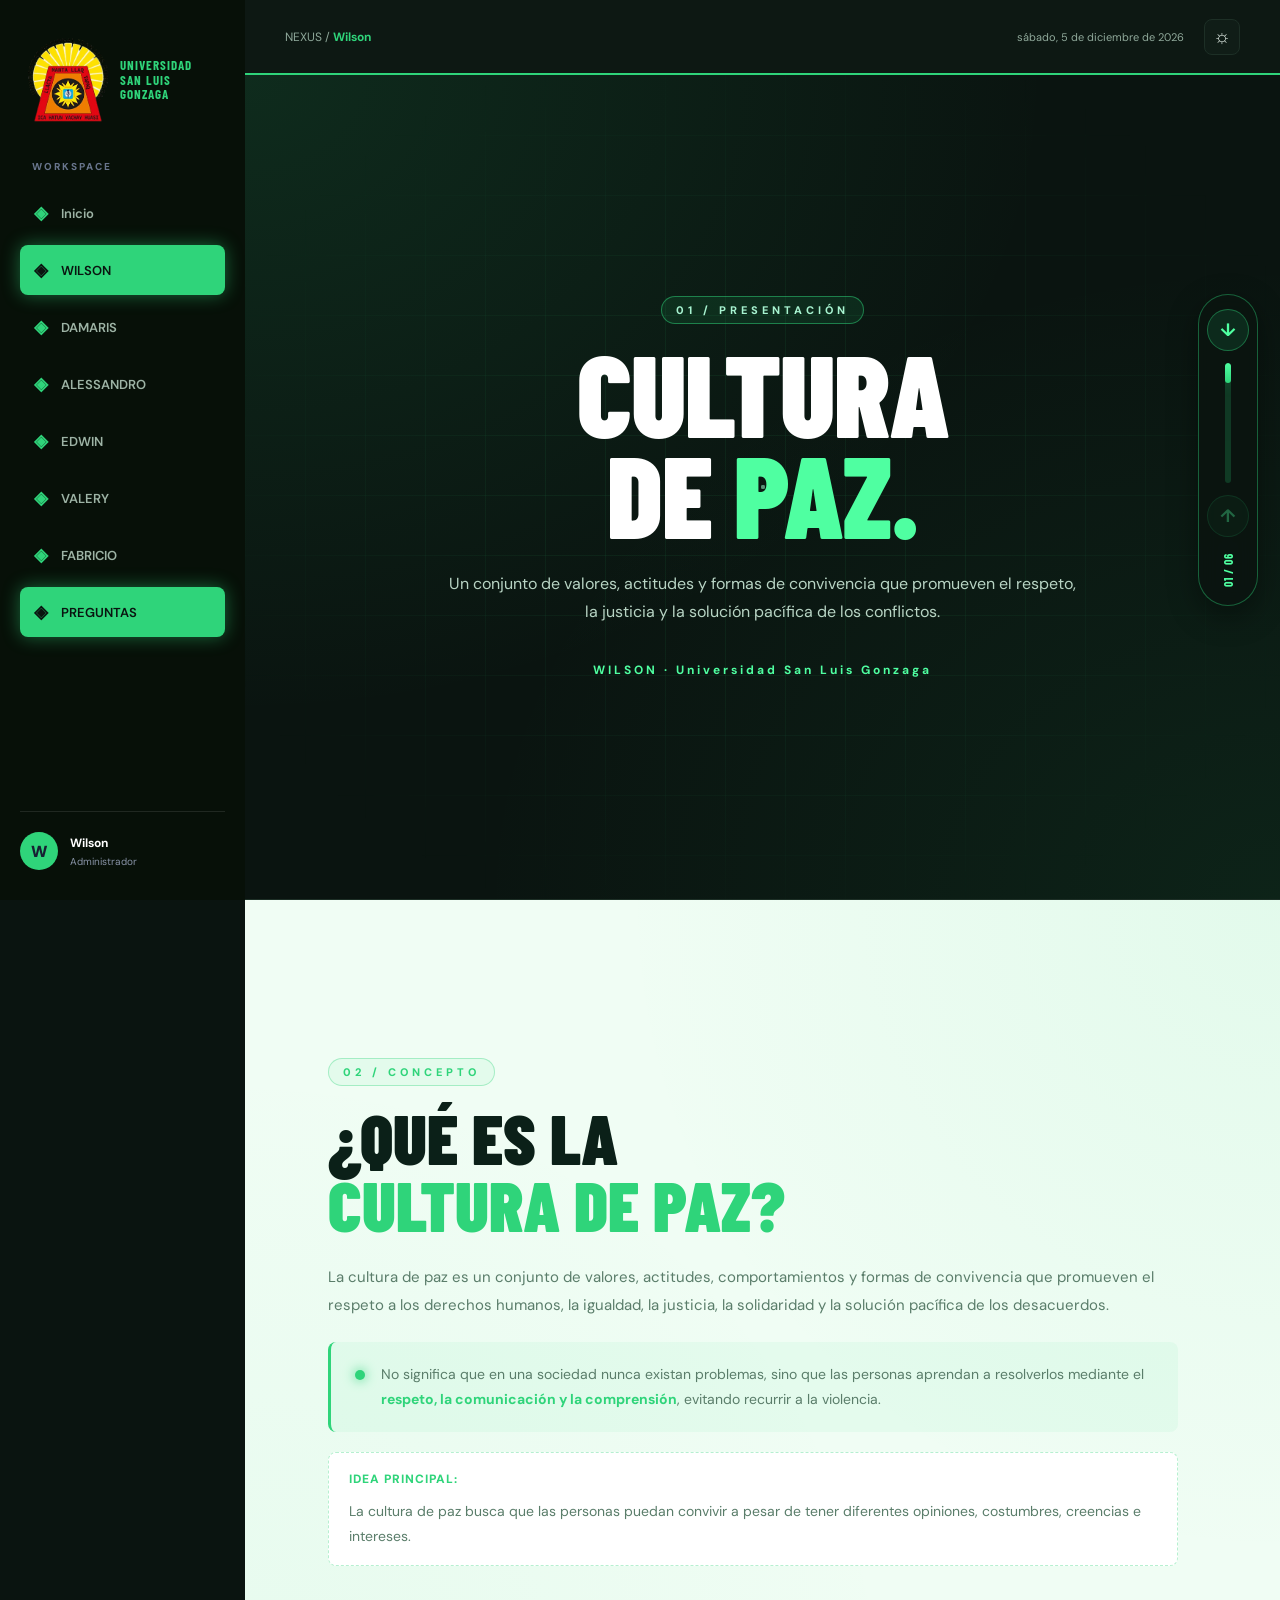
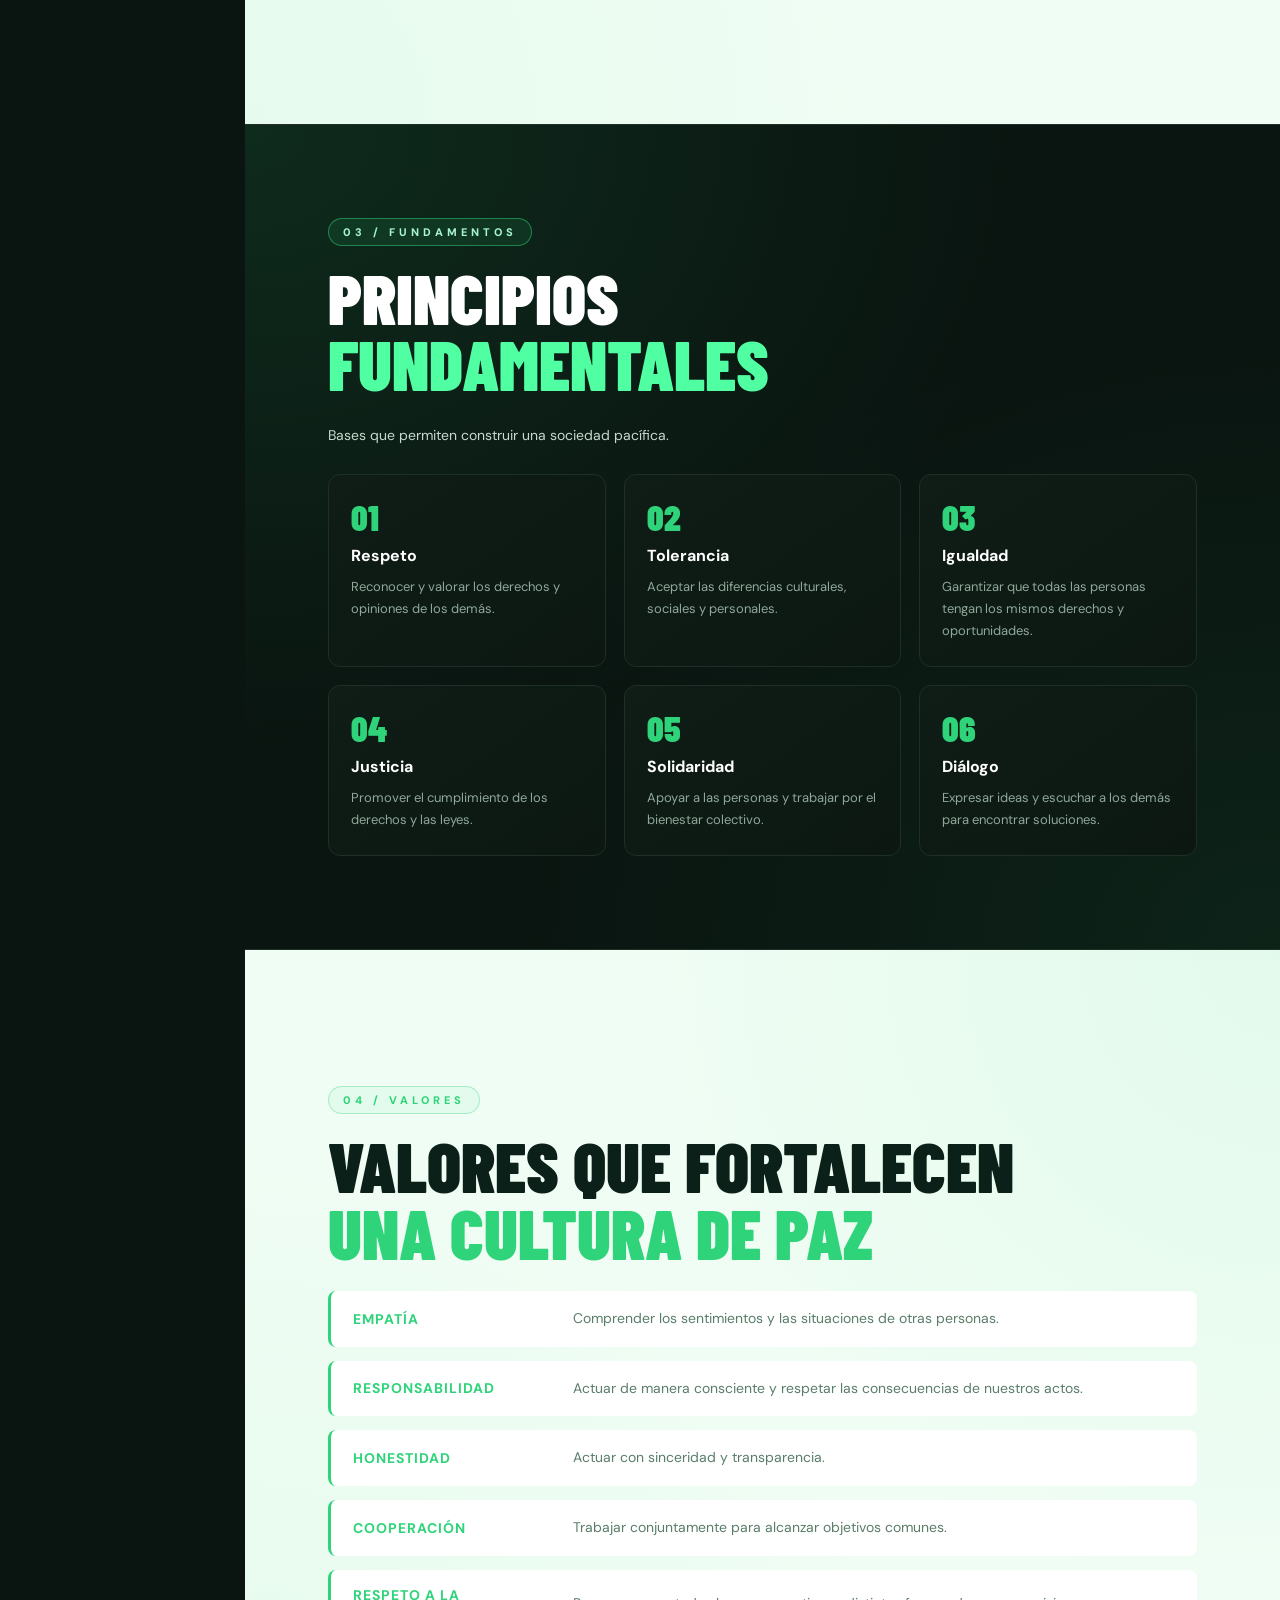
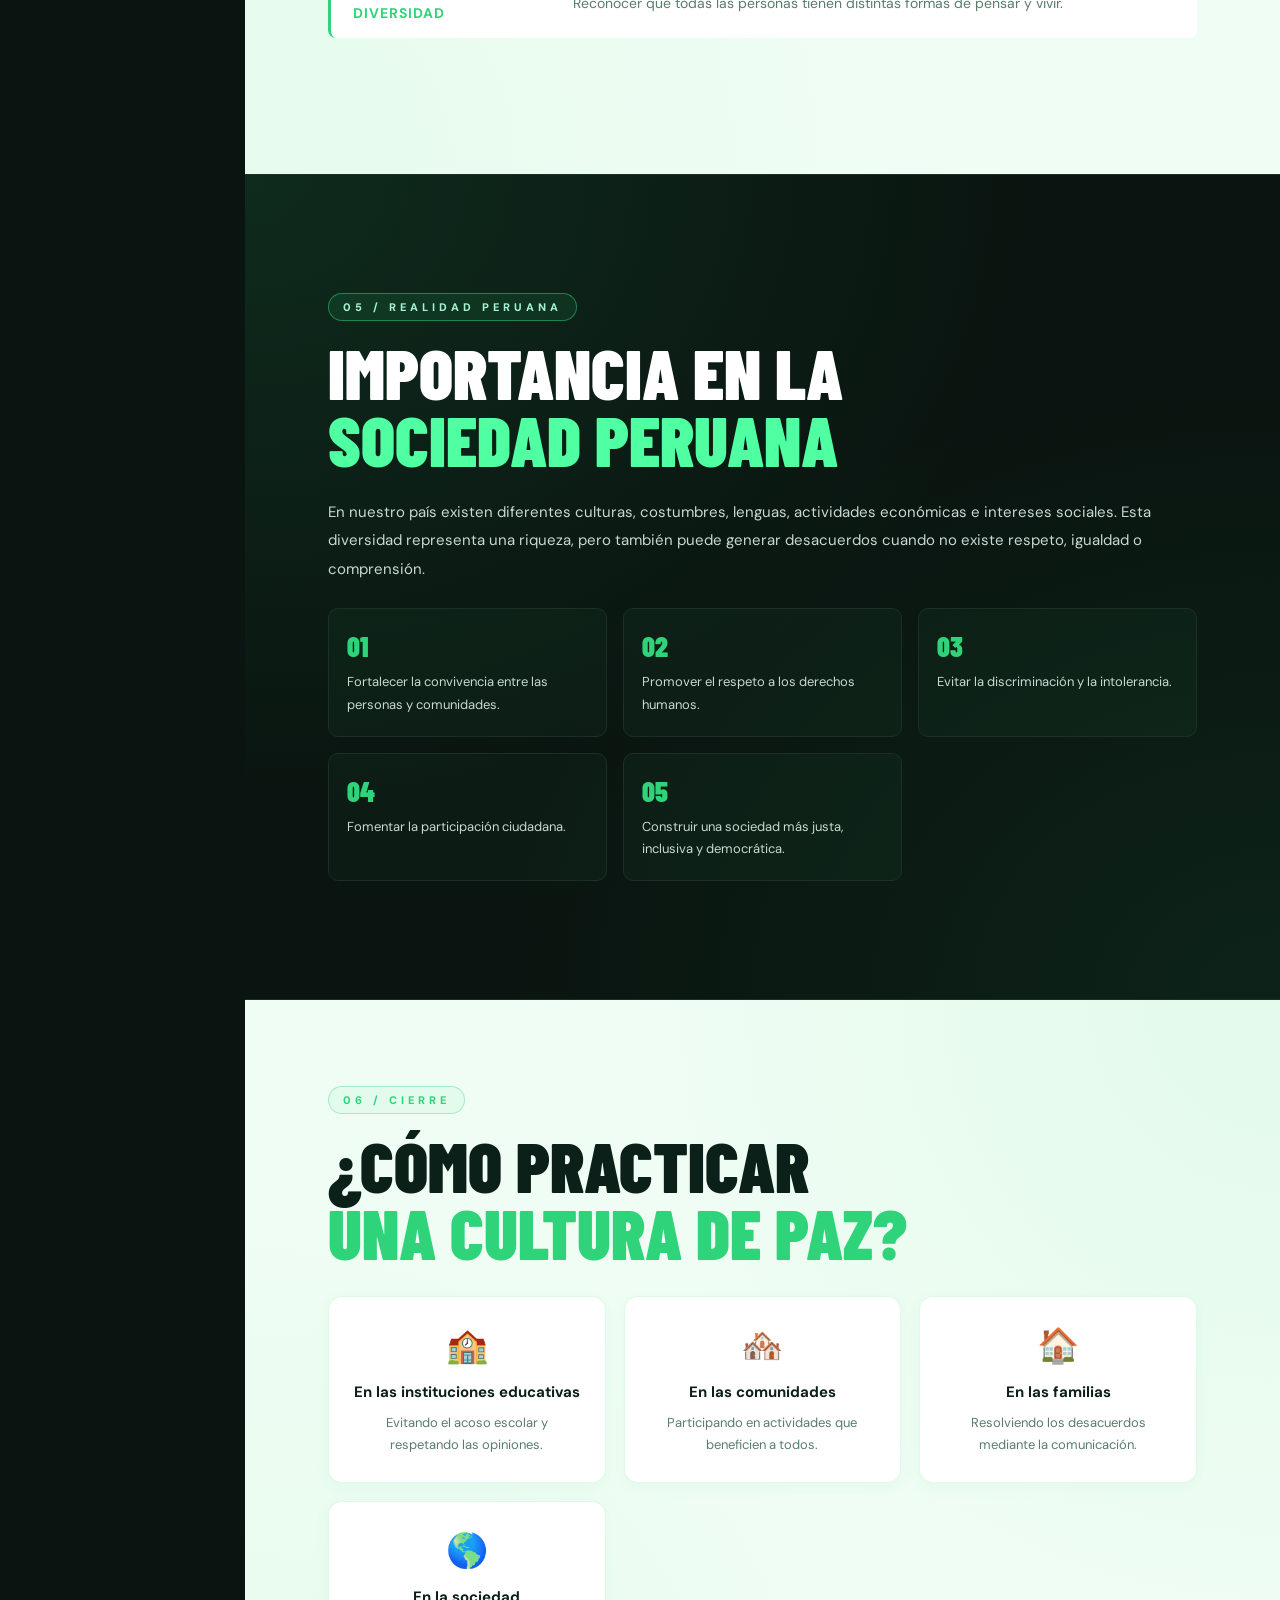
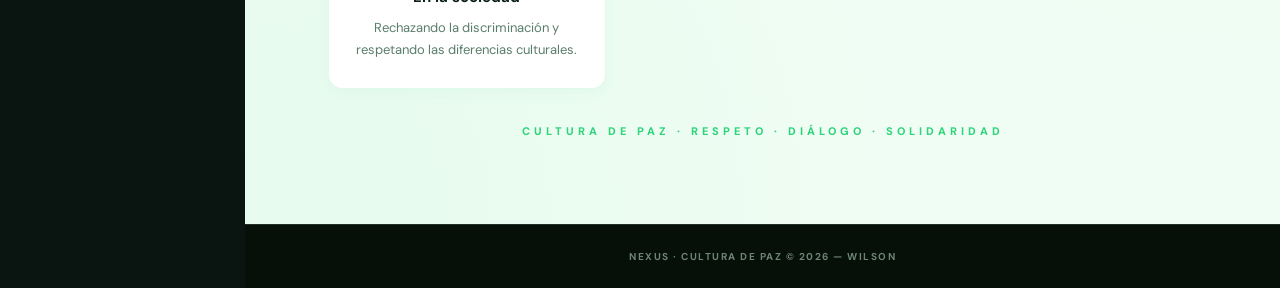
==== 1_wilson.html @ 523c0268 "actualizacion_ppt" ====
<!DOCTYPE html>
<html lang="es">
<head>
<meta charset="UTF-8">
<meta name="viewport" content="width=device-width, initial-scale=1">
<title>NEXUS | Wilson — Cultura de Paz</title>
<link href="https://fonts.googleapis.com/css2?family=Barlow+Condensed:wght@500;600;700;800;900&family=DM+Sans:wght@400;500;600;700&display=swap" rel="stylesheet">
<link rel="stylesheet" href="css/style.css">
<link rel="stylesheet" href="css/wilson.css">
</head>
<body class="theme-paz">

<div class="app">

    <!-- ==================== SIDEBAR ==================== -->
    <aside class="sidebar">

        <div class="logo">
            <img src="LOGO.png" alt="Logo institucional">
            <span class="logo-text">UNIVERSIDAD<br>SAN LUIS GONZAGA</span>
        </div>

        <div class="section-label">WORKSPACE</div>

        <a class="nav-item" href="inicio.html">
            <span class="nav-icon">◈</span><span class="nav-text">Inicio</span>
        </a>
        <a class="nav-item active" href="1_wilson.html">
            <span class="nav-icon">◈</span><span class="nav-text">WILSON</span>
        </a>
        <a class="nav-item" href="2_damaris.html">
            <span class="nav-icon">◈</span><span class="nav-text">DAMARIS</span>
        </a>
        <a class="nav-item" href="3_alessandro.html">
            <span class="nav-icon">◈</span><span class="nav-text">ALESSANDRO</span>
        </a>
        <a class="nav-item" href="4_edwin.html">
            <span class="nav-icon">◈</span><span class="nav-text">EDWIN</span>
        </a>
        <a class="nav-item" href="5_valery.html">
            <span class="nav-icon">◈</span><span class="nav-text">VALERY</span>
        </a>
        <a class="nav-item" href="6_conclusion.html">
            <span class="nav-icon">◈</span><span class="nav-text">FABRICIO</span>
        </a>

        <a class="nav-item active" href="7_preguntas.html">
            <span class="nav-icon">◈</span><span class="nav-text">PREGUNTAS</span>
        </a>
        <div class="sidebar-bottom">
            <div class="profile">
                <div class="avatar">W</div>
                <div class="profile-info">
                    <strong>Wilson</strong>
                    <small>Administrador</small>
                </div>
            </div>
        </div>
    </aside>


    <!-- ==================== MAIN ==================== -->
    <main class="main">

        <header class="topbar">
            <div class="breadcrumb">NEXUS / <strong>Wilson</strong></div>
            <div class="top-actions">
                <span class="date" id="currentDate"></span>
                <button class="icon-btn" id="themeBtn">☼</button>
            </div>
        </header>


        <!-- ==================== PPT WRAPPER ==================== -->
        <div class="ppt-wrapper">

            <!-- SLIDE 1 — PORTADA (con animación de entrada) -->
            <section class="ppt-slide slide-dark paz-slide" data-slide>
                <div class="slide-bg grid-bg"></div>

                <!-- ANIMACIÓN DE ENTRADA: hojas + ondas de paz -->
                <div class="paz-aura">
                    <div class="paz-ring ring-1"></div>
                    <div class="paz-ring ring-2"></div>
                    <div class="paz-ring ring-3"></div>
                    <div class="paz-particles" id="pazParticles"></div>
                </div>

                <div class="slide-content center" style="position:relative; z-index:3;">
                    <span class="ppt-tag">01 / PRESENTACIÓN</span>
                    <h1 class="ppt-title">CULTURA<br>DE <span>PAZ.</span></h1>
                    <p class="ppt-subtitle">
                        Un conjunto de valores, actitudes y formas de convivencia
                        que promueven el respeto, la justicia y la solución pacífica
                        de los conflictos.
                    </p>
                    <div class="ppt-author">WILSON · Universidad San Luis Gonzaga</div>
                </div>
            </section>

            <!-- SLIDE 2 — ¿QUÉ ES? (clara) -->
            <section class="ppt-slide slide-light" data-slide>
                <div class="slide-content wide">
                    <span class="ppt-tag">02 / CONCEPTO</span>
                    <h2 class="ppt-heading">¿QUÉ ES LA<br><span>CULTURA DE PAZ?</span></h2>

                    <p class="ppt-text">
                        La cultura de paz es un conjunto de valores, actitudes,
                        comportamientos y formas de convivencia que promueven
                        el respeto a los derechos humanos, la igualdad, la justicia,
                        la solidaridad y la solución pacífica de los desacuerdos.
                    </p>

                    <div class="ppt-callout">
                        <div class="callout-dot"></div>
                        <p>
                            No significa que en una sociedad nunca existan problemas,
                            sino que las personas aprendan a resolverlos mediante el
                            <strong>respeto, la comunicación y la comprensión</strong>,
                            evitando recurrir a la violencia.
                        </p>
                    </div>

                    <p class="ppt-idea">
                        <span>IDEA PRINCIPAL:</span> La cultura de paz busca que las personas
                        puedan convivir a pesar de tener diferentes opiniones,
                        costumbres, creencias e intereses.
                    </p>
                </div>
            </section>

            <!-- SLIDE 3 — PRINCIPIOS (oscura) -->
            <section class="ppt-slide slide-dark" data-slide>
                <div class="slide-bg"></div>
                <div class="slide-content wide">
                    <span class="ppt-tag">03 / FUNDAMENTOS</span>
                    <h2 class="ppt-heading">PRINCIPIOS<br><span>FUNDAMENTALES</span></h2>
                    <p class="ppt-text small">Bases que permiten construir una sociedad pacífica.</p>

                    <div class="principles-grid">
                        <div class="principle-card"><div class="p-num">01</div><h3>Respeto</h3><p>Reconocer y valorar los derechos y opiniones de los demás.</p></div>
                        <div class="principle-card"><div class="p-num">02</div><h3>Tolerancia</h3><p>Aceptar las diferencias culturales, sociales y personales.</p></div>
                        <div class="principle-card"><div class="p-num">03</div><h3>Igualdad</h3><p>Garantizar que todas las personas tengan los mismos derechos y oportunidades.</p></div>
                        <div class="principle-card"><div class="p-num">04</div><h3>Justicia</h3><p>Promover el cumplimiento de los derechos y las leyes.</p></div>
                        <div class="principle-card"><div class="p-num">05</div><h3>Solidaridad</h3><p>Apoyar a las personas y trabajar por el bienestar colectivo.</p></div>
                        <div class="principle-card"><div class="p-num">06</div><h3>Diálogo</h3><p>Expresar ideas y escuchar a los demás para encontrar soluciones.</p></div>
                    </div>
                </div>
            </section>

            <!-- SLIDE 4 — VALORES (clara) -->
            <section class="ppt-slide slide-light" data-slide>
                <div class="slide-content wide">
                    <span class="ppt-tag">04 / VALORES</span>
                    <h2 class="ppt-heading">VALORES QUE FORTALECEN<br><span>UNA CULTURA DE PAZ</span></h2>

                    <ul class="values-list">
                        <li><strong>Empatía</strong><span>Comprender los sentimientos y las situaciones de otras personas.</span></li>
                        <li><strong>Responsabilidad</strong><span>Actuar de manera consciente y respetar las consecuencias de nuestros actos.</span></li>
                        <li><strong>Honestidad</strong><span>Actuar con sinceridad y transparencia.</span></li>
                        <li><strong>Cooperación</strong><span>Trabajar conjuntamente para alcanzar objetivos comunes.</span></li>
                        <li><strong>Respeto a la diversidad</strong><span>Reconocer que todas las personas tienen distintas formas de pensar y vivir.</span></li>
                    </ul>
                </div>
            </section>

            <!-- SLIDE 5 — IMPORTANCIA EN PERÚ (oscura) -->
            <section class="ppt-slide slide-dark" data-slide>
                <div class="slide-bg"></div>
                <div class="slide-content wide">
                    <span class="ppt-tag">05 / REALIDAD PERUANA</span>
                    <h2 class="ppt-heading">IMPORTANCIA EN LA<br><span>SOCIEDAD PERUANA</span></h2>

                    <p class="ppt-text">
                        En nuestro país existen diferentes culturas, costumbres, lenguas,
                        actividades económicas e intereses sociales. Esta diversidad
                        representa una riqueza, pero también puede generar desacuerdos
                        cuando no existe respeto, igualdad o comprensión.
                    </p>

                    <div class="reasons-grid">
                        <div class="reason"><span>01</span><p>Fortalecer la convivencia entre las personas y comunidades.</p></div>
                        <div class="reason"><span>02</span><p>Promover el respeto a los derechos humanos.</p></div>
                        <div class="reason"><span>03</span><p>Evitar la discriminación y la intolerancia.</p></div>
                        <div class="reason"><span>04</span><p>Fomentar la participación ciudadana.</p></div>
                        <div class="reason"><span>05</span><p>Construir una sociedad más justa, inclusiva y democrática.</p></div>
                    </div>
                </div>
            </section>

            <!-- SLIDE 6 — PRÁCTICA COTIDIANA + CIERRE (clara) -->
            <section class="ppt-slide slide-light final paz-slide" data-slide>
                <div class="paz-aura final-aura">
                    <div class="paz-ring ring-1"></div>
                    <div class="paz-ring ring-2"></div>
                    <div class="paz-particles" id="pazParticles2"></div>
                </div>

                <div class="slide-content" style="position:relative; z-index:3;">
                    <span class="ppt-tag">06 / CIERRE</span>
                    <h2 class="ppt-heading">¿CÓMO PRACTICAR<br><span>UNA CULTURA DE PAZ?</span></h2>

                    <div class="practice-grid">
                        <div class="practice-card">
                            <div class="p-icon">🏫</div>
                            <h3>En las instituciones educativas</h3>
                            <p>Evitando el acoso escolar y respetando las opiniones.</p>
                        </div>
                        <div class="practice-card">
                            <div class="p-icon">🏘️</div>
                            <h3>En las comunidades</h3>
                            <p>Participando en actividades que beneficien a todos.</p>
                        </div>
                        <div class="practice-card">
                            <div class="p-icon">🏠</div>
                            <h3>En las familias</h3>
                            <p>Resolviendo los desacuerdos mediante la comunicación.</p>
                        </div>
                        <div class="practice-card">
                            <div class="p-icon">🌎</div>
                            <h3>En la sociedad</h3>
                            <p>Rechazando la discriminación y respetando las diferencias culturales.</p>
                        </div>
                    </div>

                    <p class="ppt-final">CULTURA DE PAZ · RESPETO · DIÁLOGO · SOLIDARIDAD</p>
                </div>
            </section>

        </div>

        <!-- BOTÓN LATERAL DE NAVEGACIÓN -->
        <div class="ppt-nav">
            <button class="ppt-nav-btn" id="navDown" aria-label="Bajar sección">↓</button>
            <div class="ppt-progress"><div class="ppt-progress-fill" id="progressFill"></div></div>
            <button class="ppt-nav-btn" id="navUp" aria-label="Subir sección">↑</button>
            <span class="ppt-counter" id="slideCounter">01 / 06</span>
        </div>

        <footer class="footer">NEXUS · CULTURA DE PAZ © 2026 — WILSON</footer>

    </main>
</div>

<script>
/* ===== FECHA ===== */
const currentDate = document.getElementById("currentDate");
if (currentDate) {
    currentDate.textContent = new Date().toLocaleDateString("es-PE", {
        weekday: "long", day: "numeric", month: "long", year: "numeric"
    });
}

/* ===== MODO OSCURO ===== */
const themeBtn = document.getElementById("themeBtn");
if (themeBtn) {
    themeBtn.addEventListener("click", () => {
        document.body.classList.toggle("dark");
        themeBtn.textContent = document.body.classList.contains("dark") ? "☾" : "☼";
    });
}

/* ===== NAVEGACIÓN PPT ===== */
const slides = document.querySelectorAll("[data-slide]");
const navDown = document.getElementById("navDown");
const navUp = document.getElementById("navUp");
const progressFill = document.getElementById("progressFill");
const slideCounter = document.getElementById("slideCounter");
let current = 0;

function goToSlide(i) {
    current = Math.max(0, Math.min(slides.length - 1, i));
    slides[current].scrollIntoView({ behavior: "smooth", block: "start" });
    updateNav();
}

function updateNav() {
    let activeIndex = 0;
    slides.forEach((s, i) => {
        const rect = s.getBoundingClientRect();
        if (rect.top <= window.innerHeight / 2 && rect.bottom >= window.innerHeight / 2) {
            activeIndex = i;
        }
    });
    current = activeIndex;

    const pct = ((current + 1) / slides.length) * 100;
    if (progressFill) progressFill.style.height = pct + "%";
    if (slideCounter) slideCounter.textContent =
        String(current + 1).padStart(2, "0") + " / " + String(slides.length).padStart(2, "0");

    if (navUp) navUp.style.opacity = current === 0 ? "0.35" : "1";
    if (navDown) navDown.style.opacity = current === slides.length - 1 ? "0.35" : "1";
}

if (navDown) navDown.addEventListener("click", () => goToSlide(current + 1));
if (navUp)   navUp.addEventListener("click",   () => goToSlide(current - 1));

window.addEventListener("scroll", updateNav, { passive: true });
window.addEventListener("resize", updateNav);
updateNav();

document.addEventListener("keydown", (e) => {
    if (e.key === "ArrowDown" || e.key === "PageDown") goToSlide(current + 1);
    if (e.key === "ArrowUp"   || e.key === "PageUp")   goToSlide(current - 1);
});

/* ===== PARTÍCULAS DE PAZ (hojas flotantes) ===== */
function createPazParticles(containerId) {
    const container = document.getElementById(containerId);
    if (!container) return;
    for (let i = 0; i < 30; i++) {
        const p = document.createElement("div");
        p.className = "paz-particle";
        p.style.left = Math.random() * 100 + "%";
        p.style.top = Math.random() * 100 + "%";
        p.style.animationDelay = (Math.random() * 6) + "s";
        p.style.animationDuration = (5 + Math.random() * 5) + "s";
        const size = 4 + Math.random() * 6;
        p.style.width = size + "px";
        p.style.height = size + "px";
        container.appendChild(p);
    }
}
createPazParticles("pazParticles");
createPazParticles("pazParticles2");
</script>

</body>
</html>
---- css/style.css ----
/* =========================================
   1. CONFIGURACIÓN GENERAL
========================================= */

:root {
    --bg: #f4f5f8;
    --card: #ffffff;
    --text: #172033;
    --muted: #788092;
    --border: #e7e9ef;
    --sidebar: #111a2b;
    --sidebar-text: #aab4c5;
    --gold: #c5a46d;
    --gold-light: #e2c58f;
    --shadow: 0 8px 30px rgba(20,30,50,.06);
}

* {
    margin: 0;
    padding: 0;
    box-sizing: border-box;
}

html {
    scroll-behavior: smooth;
    scroll-padding-top: 20px;
}

body {
    font-family: 'DM Sans', sans-serif;
    background: var(--bg);
    color: var(--text);
    transition: background .3s, color .3s;
}

a {
    text-decoration: none;
    color: inherit;
}

button {
    font-family: inherit;
    cursor: pointer;
}

.app {
    min-height: 100vh;
    display: flex;
}


/* =========================================
   2. MENÚ LATERAL
========================================= */

.sidebar {
    width: 245px;
    min-width: 245px;
    height: 100vh;
    position: fixed;
    top: 0;
    left: 0;
    z-index: 100;
    background: var(--sidebar);
    padding: 30px 20px;
    display: flex;
    flex-direction: column;
}

.logo {
    height: 100px;
    display: flex;
    align-items: center;
    justify-content: center;
    margin-bottom: 30px;
}

.logo img {
    max-width: 150px;
    max-height: 85px;
    object-fit: contain;
}
.logo {
    height: 100px;
    display: flex;
    align-items: center;
    justify-content: center;
    gap: 12px;              /* espacio entre logo y texto */
    margin-bottom: 30px;
    padding: 0 8px;
}

.logo-text {
    color: #ffffff;
    font-family: 'Barlow Condensed', sans-serif;
    font-size: 13px;
    font-weight: 700;
    line-height: 1.15;
    letter-spacing: 1px;
    text-align: left;
    text-transform: uppercase;
}

.section-label {
    font-size: 10px;
    font-weight: 800;
    letter-spacing: 2px;
    color: #68758c;
    padding: 0 12px;
    margin-bottom: 15px;
}

.nav-item {
    display: flex;
    align-items: center;
    gap: 13px;
    padding: 13px 14px;
    margin-bottom: 7px;
    border-radius: 8px;
    color: var(--sidebar-text);
    font-size: 13px;
    font-weight: 600;
    transition: .3s;
}

.nav-item:hover,
.nav-item.active {
    background: rgba(197,164,109,.14);
    color: var(--gold-light);
}

.nav-icon {
    font-size: 18px;
    color: var(--gold);
}

.sidebar-bottom {
    margin-top: auto;
    border-top: 1px solid rgba(255,255,255,.1);
    padding-top: 20px;
}

.profile {
    display: flex;
    align-items: center;
    gap: 12px;
}

.avatar {
    width: 38px;
    height: 38px;
    background: var(--gold);
    color: #172033;
    border-radius: 50%;
    display: flex;
    align-items: center;
    justify-content: center;
    font-weight: 900;
}

.profile-info {
    display: flex;
    flex-direction: column;
    gap: 4px;
}

.profile-info strong {
    color: white;
    font-size: 12px;
}

.profile-info small {
    color: #8994a8;
    font-size: 10px;
}


/* =========================================
   3. CONTENIDO PRINCIPAL
========================================= */

.main {
    width: calc(100% - 245px);
    margin-left: 245px;
    min-width: 0;
}


/* =========================================
   4. BARRA SUPERIOR
========================================= */

.topbar {
    height: 75px;
    padding: 0 40px;
    display: flex;
    align-items: center;
    justify-content: space-between;
    background: var(--card);
    border-bottom: 1px solid var(--border);
}

.breadcrumb {
    color: var(--muted);
    font-size: 12px;
}

.breadcrumb strong {
    color: var(--text);
}

.top-actions {
    display: flex;
    align-items: center;
    gap: 20px;
}

.date {
    font-size: 11px;
    color: var(--muted);
}

.icon-btn {
    width: 36px;
    height: 36px;
    border: 1px solid var(--border);
    border-radius: 8px;
    background: var(--card);
    color: var(--text);
    font-size: 19px;
}


/* =========================================
   5. CARRUSEL
========================================= */

.hero-slider {
    height: 510px;
    position: relative;
    overflow: hidden;
    background: #101a2c;
}

.slide {
    position: absolute;
    inset: 0;
    opacity: 0;
    visibility: hidden;
    transition: opacity .8s ease, visibility .8s;
}

.slide.active {
    opacity: 1;
    visibility: visible;
}

.slide > img {
    width: 100%;
    height: 100%;
    object-fit: cover;
    position: absolute;
    inset: 0;
}

.slide-overlay {
    position: absolute;
    inset: 0;
    background: linear-gradient(
        90deg,
        rgba(10,18,34,.94) 0%,
        rgba(10,18,34,.65) 48%,
        rgba(10,18,34,.12) 100%
    );
}

.hero-content {
    position: absolute;
    top: 50%;
    left: 9%;
    transform: translateY(-50%);
    max-width: 600px;
    color: white;
}

.hero-tag {
    display: inline-block;
    font-size: 10px;
    letter-spacing: 3px;
    color: var(--gold-light);
    font-weight: 800;
    margin-bottom: 22px;
}

.hero-content h1 {
    font-family: 'Barlow Condensed', sans-serif;
    font-size: clamp(50px,6vw,82px);
    line-height: .92;
    font-weight: 900;
    margin-bottom: 22px;
}

.hero-content h1 span {
    color: var(--gold-light);
}

.hero-content p {
    max-width: 440px;
    color: #d5dbe5;
    font-size: 14px;
    line-height: 1.8;
    margin-bottom: 30px;
}

.hero-btn {
    display: inline-block;
    padding: 14px 24px;
    background: var(--gold);
    color: #172033;
    font-size: 10px;
    font-weight: 900;
    letter-spacing: 1px;
    border-radius: 4px;
    transition: .3s;
}

.hero-btn:hover {
    background: white;
    transform: translateY(-3px);
}


/* =========================================
   6. CONTROLES DEL CARRUSEL
========================================= */

.slider-arrow {
    position: absolute;
    top: 50%;
    transform: translateY(-50%);
    width: 42px;
    height: 42px;
    border: 1px solid rgba(255,255,255,.35);
    border-radius: 50%;
    background: rgba(0,0,0,.2);
    color: white;
    font-size: 15px;
    z-index: 10;
    transition: .3s;
}

.slider-arrow:hover {
    background: var(--gold);
    color: #172033;
}

.slider-arrow.prev {
    left: 25px;
}

.slider-arrow.next {
    right: 25px;
}

.slider-bottom {
    position: absolute;
    bottom: 25px;
    left: 9%;
    right: 9%;
    display: flex;
    align-items: center;
    justify-content: space-between;
    z-index: 10;
    color: white;
    font-size: 11px;
}

.slider-indicators {
    display: flex;
    gap: 8px;
}

.slider-indicators button {
    width: 25px;
    height: 3px;
    border: none;
    background: rgba(255,255,255,.35);
    transition: .3s;
}

.slider-indicators button.active {
    width: 45px;
    background: var(--gold-light);
}


/* =========================================
   7. INTRODUCCIÓN
========================================= */

.intro-section {
    padding: 65px 8%;
    display: grid;
    grid-template-columns: 1fr 1fr;
    gap: 60px;
    align-items: center;
    background: var(--card);
}

.eyebrow {
    color: var(--gold);
    font-size: 10px;
    font-weight: 900;
    letter-spacing: 3px;
    margin-bottom: 15px;
}

.intro-section h2 {
    font-family: 'Barlow Condensed', sans-serif;
    font-size: clamp(35px,4vw,53px);
    line-height: .98;
    font-weight: 900;
    color: var(--text);
}

.intro-section h2 span {
    color: var(--gold);
}

.intro-section p {
    font-size: 14px;
    line-height: 1.9;
    color: var(--muted);
}


/* =========================================
   8. CONFLICTIVIDAD SOCIAL
========================================= */

.topic-section {
    padding: 75px 7%;
    background: var(--bg);
}

.topic-heading {
    margin-bottom: 38px;
}

.topic-heading .eyebrow {
    color: var(--gold);
    font-size: 10px;
    font-weight: 900;
    letter-spacing: 3px;
    margin-bottom: 15px;
}

.topic-heading h2 {
    font-family: 'Barlow Condensed', sans-serif;
    font-size: clamp(38px,5vw,58px);
    line-height: .98;
    font-weight: 900;
    color: var(--text);
}

.topic-heading h2 span {
    color: var(--gold);
}

.topic-description {
    max-width: 760px;
    color: var(--muted);
    font-size: 14px;
    line-height: 1.9;
    margin-top: 20px;
}


/* TARJETAS */

.topic-grid {
    display: grid;
    grid-template-columns: repeat(3,minmax(0,1fr));
    gap: 20px;
}

.topic-card {
    background: var(--card);
    border: 1px solid var(--border);
    border-radius: 12px;
    padding: 28px 25px;
    position: relative;
    overflow: hidden;
    transition: transform .3s, box-shadow .3s, border-color .3s;
}

.topic-card::before {
    content: "";
    position: absolute;
    top: 0;
    left: 0;
    width: 0;
    height: 3px;
    background: var(--gold);
    transition: width .3s;
}

.topic-card:hover {
    transform: translateY(-5px);
    border-color: rgba(197,164,109,.5);
    box-shadow: var(--shadow);
}

.topic-card:hover::before {
    width: 100%;
}

.topic-number {
    font-family: 'Barlow Condensed', sans-serif;
    font-size: 39px;
    font-weight: 900;
    color: var(--gold);
    margin-bottom: 13px;
    line-height: 1;
}

.topic-card h3 {
    font-size: 16px;
    font-weight: 700;
    color: var(--text);
    margin-bottom: 12px;
}

.topic-card p {
    color: var(--muted);
    font-size: 13px;
    line-height: 1.8;
}


/* IDEA PRINCIPAL */

.topic-highlight {
    margin-top: 30px;
    padding: 35px 38px;
    border-radius: 13px;
    background: linear-gradient(120deg,#142139,#293d5c);
    color: white;
    position: relative;
    overflow: hidden;
}

.topic-highlight::after {
    content: "◈";
    position: absolute;
    right: 35px;
    top: 50%;
    transform: translateY(-50%);
    font-size: 130px;
    color: rgba(255,255,255,.05);
}

.highlight-label {
    color: var(--gold-light);
    font-size: 10px;
    font-weight: 900;
    letter-spacing: 3px;
}

.topic-highlight h3 {
    font-family: 'Barlow Condensed', sans-serif;
    font-size: 32px;
    font-weight: 800;
    margin: 14px 0;
}

.topic-highlight p {
    max-width: 850px;
    color: #dce3ed;
    font-size: 14px;
    line-height: 1.9;
    position: relative;
    z-index: 1;
}

.topic-footer {
    margin-top: 25px;
    display: flex;
    align-items: center;
    gap: 10px;
    color: var(--muted);
    font-size: 10px;
    font-weight: 700;
    letter-spacing: 1px;
}

.topic-footer span {
    color: var(--gold);
    font-size: 20px;
}


/* =========================================
   9. PIE DE PÁGINA
========================================= */

.footer {
    padding: 25px;
    text-align: center;
    background: var(--sidebar);
    color: #929eb1;
    font-size: 10px;
    font-weight: 700;
    letter-spacing: 1.5px;
}


/* =========================================
   10. MODO OSCURO
========================================= */

body.dark {
    --bg: #101827;
    --card: #192438;
    --text: #f0f3f8;
    --muted: #a0acc0;
    --border: #29364b;
    --sidebar: #0b1220;
}


/* =========================================
   11. FLECHAS DE NAVEGACIÓN
========================================= */

/* BOTONES DE NAVEGACIÓN */
.scroll-navigation {
    position: fixed;
    right: 25px;
    bottom: 25px;
    width: 48px;
    height: 48px;
    border: none;
    border-radius: 50%;
    background: var(--gold);
    color: #ffffff;
    font-size: 25px;
    font-weight: bold;
    cursor: pointer;
    display: flex;
    align-items: center;
    justify-content: center;
    box-shadow: 0 4px 12px rgba(0, 0, 0, 0.25);
    z-index: 9999;

    /* Evita movimientos y animaciones molestas */
    transition: background 0.3s ease, box-shadow 0.3s ease;
}

.scroll-navigation:hover {
    background: var(--gold-light);
    box-shadow: 0 6px 16px rgba(0, 0, 0, 0.3);
}

.scroll-up {
    display: none;
}

@media (max-width: 768px) {
    .scroll-navigation {
        right: 15px;
        bottom: 20px;
        width: 42px;
        height: 42px;
    }
}


/* =========================================
   12. RESPONSIVE - TABLETS
========================================= */

@media (max-width:1100px) {

    .sidebar {
        width: 210px;
        min-width: 210px;
    }

    .main {
        width: calc(100% - 210px);
        margin-left: 210px;
    }

    .topic-grid {
        grid-template-columns: repeat(2,minmax(0,1fr));
    }

    .intro-section {
        gap: 30px;
    }
}


/* =========================================
   13. RESPONSIVE - CELULARES
========================================= */

@media (max-width:700px) {

    .sidebar {
        width: 65px;
        min-width: 65px;
        padding: 20px 8px;
        align-items: center;
    }

    .logo {
        height: 55px;
        margin-bottom: 25px;
    }

    .logo img {
        max-width: 45px;
        max-height: 45px;
    }

    .section-label,
    .nav-text,
    .profile-info {
        display: none;
    }

    .nav-item {
        width: 45px;
        height: 45px;
        justify-content: center;
        padding: 0;
    }

    .nav-icon {
        font-size: 20px;
    }

    .profile {
        justify-content: center;
    }

    .main {
        width: calc(100% - 65px);
        margin-left: 65px;
    }

    .topbar {
        height: 60px;
        padding: 0 15px;
    }

    .date {
        display: none;
    }

    .hero-slider {
        height: 430px;
    }

    .hero-content {
        left: 8%;
        right: 8%;
    }

    .hero-content h1 {
        font-size: 49px;
    }

    .hero-content p {
        font-size: 12px;
    }

    .slider-arrow {
        width: 32px;
        height: 32px;
        font-size: 12px;
    }

    .slider-arrow.prev {
        left: 10px;
    }

    .slider-arrow.next {
        right: 10px;
    }

    .slider-bottom {
        left: 8%;
        right: 8%;
    }

    .intro-section {
        grid-template-columns: 1fr;
        padding: 45px 7%;
        gap: 25px;
    }

    .topic-section {
        padding: 50px 6%;
    }

    .topic-grid {
        grid-template-columns: 1fr;
        gap: 15px;
    }

    .topic-card {
        padding: 23px;
    }

    .topic-highlight {
        padding: 27px 23px;
    }

    .topic-highlight h3 {
        font-size: 27px;
    }

    .topic-highlight::after {
        right: 10px;
        font-size: 90px;
    }

    .topic-footer {
        font-size: 9px;
        line-height: 1.7;
    }

    .footer {
        font-size: 8px;
        padding: 20px 10px;
    }

    .scroll-navigation {
        right: 15px;
        bottom: 20px;
        width: 43px;
        height: 43px;
    }

    .scroll-up {
        bottom: 75px;
    }
}


/* =========================================
   14. ANIMACIONES
========================================= */

@keyframes fadeUp {
    from {
        opacity: 0;
        transform: translateY(15px);
    }

    to {
        opacity: 1;
        transform: translateY(0);
    }
}

.topic-card {
    animation: fadeUp .6s ease both;
}

.topic-card:nth-child(2) {
    animation-delay: .08s;
}

.topic-card:nth-child(3) {
    animation-delay: .16s;
}

.topic-card:nth-child(4) {
    animation-delay: .24s;
}

.topic-card:nth-child(5) {
    animation-delay: .32s;
}

.topic-card:nth-child(6) {
    animation-delay: .40s;
}
/* =========================================
   TEMA CULTURA DE PAZ — OSCURO + VERDE
========================================= */
:root {
    --bg: #0a1410;
    --card: #101d17;
    --text: #eaf5ee;
    --muted: #8fa89a;
    --border: #1d2f26;
    --sidebar: #071008;
    --sidebar-text: #9db3a5;
    --gold: #2fd47a;          /* verde principal */
    --gold-light: #4fffa1;    /* verde brillante */
    --shadow: 0 10px 40px rgba(0, 0, 0, .4);
}

body.theme-paz {
    background: var(--bg);
    color: var(--text);
}

body.theme-paz .sidebar { background: var(--sidebar); }
body.theme-paz .topbar  { background: #0d1813; border-bottom-color: var(--border); }
body.theme-paz .footer  { background: #071008; color: #6d8477; }

body.theme-paz .nav-item:hover,
body.theme-paz .nav-item.active {
    background: rgba(47, 212, 122, .12);
    color: var(--gold-light);
}
body.theme-paz .nav-icon { color: var(--gold); }
body.theme-paz .logo { color: #fff; }
body.theme-paz .logo span { color: var(--gold); }

/* Ocultar header del layout antiguo si se usa */
body.theme-paz .main { padding: 0; }

/* =========================================
   SISTEMA DE DIAPOSITIVAS (PPT)
========================================= */
.ppt-wrapper {
    position: relative;
    width: 100%;
}

.ppt-slide {
    position: relative;
    min-height: calc(100vh - 75px);
    display: flex;
    align-items: center;
    justify-content: center;
    padding: 60px 8%;
    overflow: hidden;
    scroll-snap-align: start;
    border-bottom: 1px solid var(--border);
}

.slide-bg {
    position: absolute;
    inset: 0;
    background:
        radial-gradient(ellipse at top left, rgba(47,212,122,.08), transparent 55%),
        radial-gradient(ellipse at bottom right, rgba(47,212,122,.06), transparent 55%),
        #0a1410;
    z-index: 0;
}

.grid-bg::after {
    content: "";
    position: absolute;
    inset: 0;
    background-image:
        linear-gradient(rgba(47,212,122,.06) 1px, transparent 1px),
        linear-gradient(90deg, rgba(47,212,122,.06) 1px, transparent 1px);
    background-size: 60px 60px;
    mask-image: radial-gradient(ellipse at center, black 30%, transparent 80%);
}

.slide-content {
    position: relative;
    z-index: 2;
    max-width: 980px;
    width: 100%;
}

.slide-content.center { text-align: center; }
.slide-content.wide { max-width: 1200px; }

/* Etiquetas y títulos */
.ppt-tag {
    display: inline-block;
    font-size: 11px;
    font-weight: 800;
    letter-spacing: 4px;
    color: var(--gold-light);
    margin-bottom: 18px;
    padding: 6px 14px;
    border: 1px solid rgba(47,212,122,.35);
    border-radius: 30px;
    background: rgba(47,212,122,.06);
}

.ppt-title {
    font-family: 'Barlow Condensed', sans-serif;
    font-size: clamp(60px, 9vw, 130px);
    font-weight: 900;
    line-height: .88;
    letter-spacing: -1px;
    margin-bottom: 25px;
    color: #fff;
}
.ppt-title span { color: var(--gold-light); }

.ppt-heading {
    font-family: 'Barlow Condensed', sans-serif;
    font-size: clamp(38px, 5.5vw, 74px);
    font-weight: 900;
    line-height: .95;
    margin-bottom: 25px;
    color: #fff;
}
.ppt-heading span { color: var(--gold-light); }

.ppt-subtitle {
    font-size: 16px;
    line-height: 1.8;
    color: var(--muted);
    max-width: 640px;
    margin: 0 auto 30px;
}

.ppt-text {
    font-size: 15px;
    line-height: 1.9;
    color: #c8d9cf;
    max-width: 820px;
    margin-bottom: 22px;
}
.ppt-text.small { font-size: 14px; color: var(--muted); }

.ppt-author {
    margin-top: 35px;
    font-size: 12px;
    letter-spacing: 3px;
    color: var(--gold-light);
    font-weight: 700;
}

/* Callout */
.ppt-callout {
    display: flex;
    gap: 16px;
    align-items: flex-start;
    padding: 20px 24px;
    background: rgba(47,212,122,.05);
    border-left: 3px solid var(--gold);
    border-radius: 8px;
    margin: 20px 0;
    max-width: 820px;
}
.callout-dot {
    min-width: 10px;
    height: 10px;
    background: var(--gold);
    border-radius: 50%;
    margin-top: 8px;
    box-shadow: 0 0 12px var(--gold);
}
.ppt-callout p {
    font-size: 14px;
    line-height: 1.8;
    color: #c8d9cf;
}
.ppt-callout strong { color: var(--gold-light); }

.ppt-idea {
    font-size: 14px;
    line-height: 1.8;
    color: #c8d9cf;
    max-width: 820px;
    margin-top: 18px;
    padding: 16px 20px;
    background: rgba(255,255,255,.02);
    border-radius: 8px;
    border: 1px dashed rgba(47,212,122,.25);
}
.ppt-idea span {
    color: var(--gold-light);
    font-weight: 800;
    letter-spacing: 1px;
    font-size: 12px;
    display: block;
    margin-bottom: 8px;
}

/* Grid de principios */
.principles-grid {
    display: grid;
    grid-template-columns: repeat(3, 1fr);
    gap: 18px;
    margin-top: 25px;
}
.principle-card {
    background: linear-gradient(145deg, #0f1d16, #0c1712);
    border: 1px solid var(--border);
    border-radius: 12px;
    padding: 24px 22px;
    transition: .35s;
    position: relative;
    overflow: hidden;
}
.principle-card::before {
    content: "";
    position: absolute;
    top: 0; left: 0;
    width: 0; height: 3px;
    background: var(--gold);
    transition: width .35s;
}
.principle-card:hover {
    transform: translateY(-5px);
    border-color: rgba(47,212,122,.5);
    box-shadow: 0 12px 30px rgba(47,212,122,.12);
}
.principle-card:hover::before { width: 100%; }
.p-num {
    font-family: 'Barlow Condensed', sans-serif;
    font-size: 36px;
    font-weight: 900;
    color: var(--gold);
    margin-bottom: 10px;
    line-height: 1;
}
.principle-card h3 {
    font-size: 16px;
    color: #fff;
    margin-bottom: 10px;
}
.principle-card p {
    font-size: 13px;
    line-height: 1.7;
    color: var(--muted);
}

/* Lista de valores */
.values-list {
    list-style: none;
    display: grid;
    gap: 14px;
    margin-top: 25px;
}
.values-list li {
    display: grid;
    grid-template-columns: 200px 1fr;
    gap: 20px;
    align-items: center;
    padding: 16px 22px;
    background: rgba(255,255,255,.02);
    border-left: 3px solid var(--gold);
    border-radius: 8px;
    transition: .3s;
}
.values-list li:hover {
    background: rgba(47,212,122,.05);
    transform: translateX(6px);
}
.values-list li strong {
    color: var(--gold-light);
    font-size: 14px;
    letter-spacing: 1px;
    text-transform: uppercase;
}
.values-list li span {
    font-size: 14px;
    color: #c8d9cf;
    line-height: 1.7;
}

/* Reasons grid */
.reasons-grid {
    display: grid;
    grid-template-columns: repeat(auto-fit, minmax(220px, 1fr));
    gap: 16px;
    margin-top: 25px;
}
.reason {
    background: rgba(47,212,122,.04);
    border: 1px solid var(--border);
    border-radius: 10px;
    padding: 20px 18px;
    transition: .3s;
}
.reason:hover {
    border-color: rgba(47,212,122,.4);
    background: rgba(47,212,122,.08);
}
.reason span {
    font-family: 'Barlow Condensed', sans-serif;
    font-size: 28px;
    font-weight: 900;
    color: var(--gold);
    display: block;
    margin-bottom: 8px;
}
.reason p {
    font-size: 13px;
    line-height: 1.7;
    color: #c8d9cf;
}

/* Practice grid */
.practice-grid {
    display: grid;
    grid-template-columns: repeat(auto-fit, minmax(220px, 1fr));
    gap: 18px;
    margin-top: 30px;
}
.practice-card {
    background: linear-gradient(160deg, #0f1d16, #0b1611);
    border: 1px solid var(--border);
    border-radius: 14px;
    padding: 26px 22px;
    text-align: center;
    transition: .35s;
}
.practice-card:hover {
    transform: translateY(-6px);
    border-color: var(--gold);
    box-shadow: 0 15px 35px rgba(47,212,122,.15);
}
.p-icon { font-size: 34px; margin-bottom: 14px; }
.practice-card h3 {
    font-size: 15px;
    color: #fff;
    margin-bottom: 10px;
}
.practice-card p {
    font-size: 13px;
    line-height: 1.7;
    color: var(--muted);
}

.ppt-final {
    margin-top: 35px;
    text-align: center;
    letter-spacing: 4px;
    font-size: 11px;
    font-weight: 800;
    color: var(--gold-light);
}

/* =========================================
   BOTÓN LATERAL DE NAVEGACIÓN
========================================= */
.ppt-nav {
    position: fixed;
    right: 22px;
    top: 50%;
    transform: translateY(-50%);
    display: flex;
    flex-direction: column;
    align-items: center;
    gap: 12px;
    z-index: 999;
    background: rgba(10,20,16,.85);
    backdrop-filter: blur(10px);
    border: 1px solid var(--border);
    border-radius: 50px;
    padding: 14px 8px;
    box-shadow: 0 10px 30px rgba(0,0,0,.5);
}

.ppt-nav-btn {
    width: 42px;
    height: 42px;
    border-radius: 50%;
    border: 1px solid rgba(47,212,122,.35);
    background: rgba(47,212,122,.08);
    color: var(--gold-light);
    font-size: 18px;
    font-weight: bold;
    cursor: pointer;
    display: flex;
    align-items: center;
    justify-content: center;
    transition: .3s;
}
.ppt-nav-btn:hover {
    background: var(--gold);
    color: #071008;
    transform: scale(1.1);
}

.ppt-progress {
    width: 6px;
    height: 120px;
    background: rgba(47,212,122,.15);
    border-radius: 4px;
    overflow: hidden;
    position: relative;
}
.ppt-progress-fill {
    position: absolute;
    top: 0;
    left: 0;
    width: 100%;
    height: 16.66%;
    background: linear-gradient(180deg, var(--gold-light), var(--gold));
    transition: height .4s ease;
    border-radius: 4px;
}

.ppt-counter {
    font-family: 'Barlow Condensed', sans-serif;
    font-size: 12px;
    font-weight: 700;
    color: var(--gold-light);
    letter-spacing: 1px;
    writing-mode: vertical-rl;
    transform: rotate(180deg);
    padding: 4px 0;
}

/* =========================================
   RESPONSIVE
========================================= */
@media (max-width: 900px) {
    .principles-grid { grid-template-columns: repeat(2, 1fr); }
    .values-list li { grid-template-columns: 1fr; gap: 6px; }
}

@media (max-width: 700px) {
    .ppt-slide { padding: 45px 6%; min-height: calc(100vh - 60px); }
    .principles-grid { grid-template-columns: 1fr; }
    .ppt-nav {
        right: 10px;
        padding: 10px 6px;
        gap: 8px;
    }
    .ppt-nav-btn { width: 36px; height: 36px; font-size: 15px; }
    .ppt-progress { height: 80px; }
    .ppt-counter { font-size: 10px; }
    .ppt-title { font-size: clamp(45px, 13vw, 70px); }
    .ppt-heading { font-size: clamp(32px, 9vw, 48px); }
    .ppt-text, .ppt-callout p { font-size: 13px; }
}
---- css/wilson.css ----
/* =========================================
   TEMA WILSON — VERDE (claro/oscuro alternado)
   Animación de entrada: hojas + ondas de paz
========================================= */

:root {
    --paz-dark:    #0a1410;
    --paz-darker:  #071008;
    --paz-primary: #2fd47a;
    --paz-light:   #4fffa1;
    --paz-soft:    #a7f3d0;
    --paz-cream:   #f0fdf4;   /* fondo claro verde suave */
    --paz-ink:     #0b2018;   /* texto oscuro para claro */
    --paz-muted:   #5a7d6a;
    --paz-border:  #1d2f26;
    --paz-glow:    rgba(47, 212, 122, .45);
}

/* =========================================
   APLICAR TEMA AL DASHBOARD
========================================= */
body.theme-paz {
    --accent: #2fd47a;
    --accent-light: #4fffa1;
    --accent-glow: rgba(47,212,122,.4);
}

body.theme-paz .main {
    background: #f0fdf4;
}

/* Sidebar — link activo en verde */
body.theme-paz .nav-item.active {
    background: var(--paz-primary) !important;
    color: #0a1410 !important;
    box-shadow: 0 0 18px var(--paz-glow);
}
body.theme-paz .nav-item.active .nav-icon {
    color: #0a1410 !important;
}
body.theme-paz .nav-item:hover:not(.active) {
    background: rgba(47,212,122,.15);
    color: var(--paz-soft);
}
body.theme-paz .nav-item:hover:not(.active) .nav-icon {
    color: var(--paz-soft);
}

/* Topbar */
body.theme-paz .topbar {
    border-bottom: 2px solid var(--paz-primary);
}
body.theme-paz .breadcrumb strong {
    color: var(--paz-primary);
}
body.theme-paz .icon-btn:hover {
    border-color: var(--paz-primary);
    color: var(--paz-primary);
}

/* =========================================
   PPT WRAPPER BASE
========================================= */
.ppt-wrapper { position: relative; width: 100%; }

.ppt-slide {
    position: relative;
    min-height: calc(100vh - 75px);
    display: flex;
    align-items: center;
    justify-content: center;
    padding: 60px 8%;
    overflow: hidden;
    border-bottom: 1px solid var(--paz-border);
}

.slide-content {
    position: relative;
    z-index: 2;
    max-width: 980px;
    width: 100%;
}
.slide-content.center { text-align: center; }
.slide-content.wide { max-width: 1200px; }

/* =========================================
   SLIDE OSCURA
========================================= */
.ppt-slide.slide-dark {
    background: var(--paz-dark);
    color: #eaf5ee;
}
.slide-dark .slide-bg {
    position: absolute;
    inset: 0;
    background:
        radial-gradient(ellipse at top left, rgba(47,212,122,.12), transparent 55%),
        radial-gradient(ellipse at bottom right, rgba(47,212,122,.08), transparent 55%),
        var(--paz-dark);
    z-index: 0;
}
.slide-dark .grid-bg::after {
    content: "";
    position: absolute;
    inset: 0;
    background-image:
        linear-gradient(rgba(47,212,122,.07) 1px, transparent 1px),
        linear-gradient(90deg, rgba(47,212,122,.07) 1px, transparent 1px);
    background-size: 60px 60px;
    mask-image: radial-gradient(ellipse at center, black 30%, transparent 80%);
}

/* =========================================
   SLIDE CLARA (verde suave)
========================================= */
.ppt-slide.slide-light {
    background: var(--paz-cream);
    color: var(--paz-ink);
}
.slide-light::before {
    content: "";
    position: absolute;
    inset: 0;
    background:
        radial-gradient(circle at top right, rgba(47,212,122,.07), transparent 50%),
        radial-gradient(circle at bottom left, rgba(47,212,122,.05), transparent 50%);
    z-index: 0;
}
.slide-light .slide-content { z-index: 2; }

/* =========================================
   TEXTOS — según slide
========================================= */
.ppt-tag {
    display: inline-block;
    font-size: 11px;
    font-weight: 800;
    letter-spacing: 4px;
    margin-bottom: 18px;
    padding: 6px 14px;
    border-radius: 30px;
}
.slide-dark .ppt-tag {
    color: var(--paz-soft);
    border: 1px solid rgba(47,212,122,.5);
    background: rgba(47,212,122,.1);
}
.slide-light .ppt-tag {
    color: var(--paz-primary);
    border: 1px solid rgba(47,212,122,.35);
    background: rgba(47,212,122,.06);
}

.ppt-title {
    font-family: 'Barlow Condensed', sans-serif;
    font-size: clamp(60px, 9vw, 130px);
    font-weight: 900;
    line-height: .88;
    letter-spacing: -1px;
    margin-bottom: 25px;
    color: #fff;
}
.ppt-title span { color: var(--paz-light); }

.ppt-heading {
    font-family: 'Barlow Condensed', sans-serif;
    font-size: clamp(38px, 5.5vw, 74px);
    font-weight: 900;
    line-height: .95;
    margin-bottom: 25px;
}
.slide-dark .ppt-heading { color: #fff; }
.slide-dark .ppt-heading span { color: var(--paz-light); }
.slide-light .ppt-heading { color: var(--paz-ink); }
.slide-light .ppt-heading span { color: var(--paz-primary); }

.ppt-subtitle {
    font-size: 16px;
    line-height: 1.8;
    color: #b8d4c4;
    max-width: 640px;
    margin: 0 auto 30px;
}

.ppt-text {
    font-size: 15px;
    line-height: 1.9;
    max-width: 850px;
    margin-bottom: 22px;
}
.slide-dark .ppt-text { color: #c8d9cf; }
.slide-light .ppt-text { color: var(--paz-muted); }
.slide-light .ppt-text strong { color: var(--paz-primary); }
.slide-dark .ppt-text strong { color: var(--paz-light); }
.ppt-text.small { font-size: 14px; }

.ppt-text.center-text {
    text-align: center;
    margin-left: auto;
    margin-right: auto;
}

.ppt-author {
    margin-top: 35px;
    font-size: 12px;
    letter-spacing: 3px;
    color: var(--paz-light);
    font-weight: 700;
}

.ppt-final {
    margin-top: 35px;
    text-align: center;
    letter-spacing: 4px;
    font-size: 11px;
    font-weight: 800;
    color: var(--paz-primary);
}

/* =========================================
   CALLOUT / IDEA
========================================= */
.ppt-callout {
    display: flex;
    gap: 16px;
    align-items: flex-start;
    padding: 20px 24px;
    border-left: 3px solid var(--paz-primary);
    border-radius: 8px;
    margin: 20px 0;
    max-width: 850px;
}
.slide-dark .ppt-callout { background: rgba(47,212,122,.08); }
.slide-light .ppt-callout { background: rgba(47,212,122,.06); }
.callout-dot {
    min-width: 10px;
    height: 10px;
    background: var(--paz-primary);
    border-radius: 50%;
    margin-top: 8px;
    box-shadow: 0 0 12px var(--paz-primary);
}
.ppt-callout p {
    font-size: 14px;
    line-height: 1.8;
}
.slide-dark .ppt-callout p { color: #c8d9cf; }
.slide-light .ppt-callout p { color: var(--paz-muted); }
.ppt-callout strong { color: var(--paz-primary); }
.slide-dark .ppt-callout strong { color: var(--paz-light); }

.ppt-idea {
    font-size: 14px;
    line-height: 1.8;
    max-width: 850px;
    margin-top: 18px;
    padding: 16px 20px;
    border-radius: 8px;
    border: 1px dashed rgba(47,212,122,.35);
}
.slide-dark .ppt-idea {
    background: rgba(255,255,255,.02);
    color: #c8d9cf;
}
.slide-light .ppt-idea {
    background: #fff;
    color: var(--paz-muted);
}
.ppt-idea span {
    color: var(--paz-primary);
    font-weight: 800;
    letter-spacing: 1px;
    font-size: 12px;
    display: block;
    margin-bottom: 8px;
}

/* =========================================
   PRINCIPIOS
========================================= */
.principles-grid {
    display: grid;
    grid-template-columns: repeat(3, 1fr);
    gap: 18px;
    margin-top: 25px;
}
.principle-card {
    border-radius: 12px;
    padding: 24px 22px;
    transition: .35s;
    position: relative;
    overflow: hidden;
}
.slide-dark .principle-card {
    background: linear-gradient(145deg, #0f1d16, #0c1712);
    border: 1px solid var(--paz-border);
}
.slide-light .principle-card {
    background: #fff;
    border: 1px solid rgba(47,212,122,.15);
    box-shadow: 0 4px 15px rgba(47,212,122,.05);
}
.principle-card::before {
    content: "";
    position: absolute;
    top: 0; left: 0;
    width: 0; height: 3px;
    background: var(--paz-primary);
    transition: width .35s;
}
.principle-card:hover {
    transform: translateY(-5px);
    border-color: rgba(47,212,122,.5);
    box-shadow: 0 12px 30px rgba(47,212,122,.15);
}
.principle-card:hover::before { width: 100%; }
.p-num {
    font-family: 'Barlow Condensed', sans-serif;
    font-size: 36px;
    font-weight: 900;
    color: var(--paz-primary);
    margin-bottom: 10px;
    line-height: 1;
}
.principle-card h3 {
    font-size: 16px;
    margin-bottom: 10px;
}
.slide-dark .principle-card h3 { color: #fff; }
.slide-light .principle-card h3 { color: var(--paz-ink); }
.principle-card p {
    font-size: 13px;
    line-height: 1.7;
}
.slide-dark .principle-card p { color: #8fa89a; }
.slide-light .principle-card p { color: var(--paz-muted); }

/* =========================================
   VALORES LIST
========================================= */
.values-list {
    list-style: none;
    display: grid;
    gap: 14px;
    margin-top: 25px;
}
.values-list li {
    display: grid;
    grid-template-columns: 200px 1fr;
    gap: 20px;
    align-items: center;
    padding: 16px 22px;
    border-left: 3px solid var(--paz-primary);
    border-radius: 8px;
    transition: .3s;
}
.slide-dark .values-list li { background: rgba(255,255,255,.02); }
.slide-light .values-list li { background: #fff; }
.values-list li:hover {
    background: rgba(47,212,122,.08);
    transform: translateX(6px);
}
.values-list li strong {
    color: var(--paz-primary);
    font-size: 14px;
    letter-spacing: 1px;
    text-transform: uppercase;
}
.values-list li span {
    font-size: 14px;
    line-height: 1.7;
}
.slide-dark .values-list li span { color: #c8d9cf; }
.slide-light .values-list li span { color: var(--paz-muted); }

/* =========================================
   REASONS GRID
========================================= */
.reasons-grid {
    display: grid;
    grid-template-columns: repeat(auto-fit, minmax(220px, 1fr));
    gap: 16px;
    margin-top: 25px;
}
.reason {
    border-radius: 10px;
    padding: 20px 18px;
    transition: .3s;
}
.slide-dark .reason {
    background: rgba(47,212,122,.04);
    border: 1px solid var(--paz-border);
}
.slide-light .reason {
    background: #fff;
    border: 1px solid rgba(47,212,122,.15);
}
.reason:hover {
    border-color: rgba(47,212,122,.5);
    background: rgba(47,212,122,.08);
    transform: translateY(-3px);
}
.reason span {
    font-family: 'Barlow Condensed', sans-serif;
    font-size: 28px;
    font-weight: 900;
    color: var(--paz-primary);
    display: block;
    margin-bottom: 8px;
}
.reason p {
    font-size: 13px;
    line-height: 1.7;
}
.slide-dark .reason p { color: #c8d9cf; }
.slide-light .reason p { color: var(--paz-muted); }

/* =========================================
   PRACTICE GRID
========================================= */
.practice-grid {
    display: grid;
    grid-template-columns: repeat(auto-fit, minmax(220px, 1fr));
    gap: 18px;
    margin-top: 30px;
}
.practice-card {
    border-radius: 14px;
    padding: 26px 22px;
    text-align: center;
    transition: .35s;
}
.slide-dark .practice-card {
    background: linear-gradient(160deg, #0f1d16, #0b1611);
    border: 1px solid var(--paz-border);
}
.slide-light .practice-card {
    background: #fff;
    border: 1px solid rgba(47,212,122,.15);
    box-shadow: 0 4px 15px rgba(47,212,122,.06);
}
.practice-card:hover {
    transform: translateY(-6px);
    border-color: var(--paz-primary);
    box-shadow: 0 15px 35px rgba(47,212,122,.18);
}
.p-icon { font-size: 34px; margin-bottom: 14px; }
.practice-card h3 {
    font-size: 15px;
    margin-bottom: 10px;
}
.slide-dark .practice-card h3 { color: #fff; }
.slide-light .practice-card h3 { color: var(--paz-ink); }
.practice-card p {
    font-size: 13px;
    line-height: 1.7;
}
.slide-dark .practice-card p { color: #8fa89a; }
.slide-light .practice-card p { color: var(--paz-muted); }

/* =========================================
   ANIMACIÓN DE ENTRADA — PAZ VERDE
========================================= */
.paz-aura {
    position: absolute;
    top: 50%;
    left: 50%;
    transform: translate(-50%, -50%);
    width: 800px;
    height: 800px;
    z-index: 1;
    pointer-events: none;
    opacity: .55;
}
.paz-aura.final-aura {
    width: 600px;
    height: 600px;
    opacity: .45;
}

.paz-ring {
    position: absolute;
    top: 50%;
    left: 50%;
    border: 2px solid var(--paz-primary);
    border-radius: 50%;
    transform: translate(-50%, -50%);
    animation: pazPulse 5s ease-out infinite;
    box-shadow:
        0 0 30px rgba(47,212,122,.4),
        inset 0 0 20px rgba(47,212,122,.2);
}
.paz-ring.ring-1 {
    animation-delay: 0s;
    border-color: var(--paz-light);
}
.paz-ring.ring-2 {
    animation-delay: 1.6s;
    border-color: var(--paz-primary);
}
.paz-ring.ring-3 {
    animation-delay: 3.3s;
    border-color: var(--paz-soft);
}

@keyframes pazPulse {
    0% {
        width: 120px;
        height: 120px;
        opacity: 0;
        border-width: 3px;
    }
    20% { opacity: 1; }
    100% {
        width: 800px;
        height: 800px;
        opacity: 0;
        border-width: 1px;
    }
}

/* Partículas: hojas flotantes */
.paz-particles {
    position: absolute;
    inset: 0;
}
.paz-particle {
    position: absolute;
    background: var(--paz-light);
    border-radius: 50% 0 50% 0;   /* forma de hoja */
    transform: rotate(45deg);
    box-shadow: 0 0 10px rgba(47,212,122,.6);
    animation: pazFloat linear infinite;
    opacity: 0;
}

@keyframes pazFloat {
    0% {
        transform: translateY(0) rotate(45deg) scale(.5);
        opacity: 0;
    }
    20% { opacity: .8; }
    80% { opacity: .8; }
    100% {
        transform: translateY(-300px) rotate(225deg) scale(1.2);
        opacity: 0;
    }
}

/* Título con brillo sutil */
.paz-slide .ppt-title span {
    animation: verdeGlow 4s ease-in-out infinite;
}
@keyframes verdeGlow {
    0%, 100% { text-shadow: 0 0 15px rgba(167,243,208,.3); }
    50%      { text-shadow: 0 0 25px rgba(167,243,208,.5), 0 0 40px rgba(47,212,122,.3); }
}

/* =========================================
   BOTÓN LATERAL DE NAVEGACIÓN
========================================= */
.ppt-nav {
    position: fixed;
    right: 22px;
    top: 50%;
    transform: translateY(-50%);
    display: flex;
    flex-direction: column;
    align-items: center;
    gap: 12px;
    z-index: 999;
    background: rgba(10,20,16,.9);
    backdrop-filter: blur(10px);
    border: 1px solid rgba(47,212,122,.4);
    border-radius: 50px;
    padding: 14px 8px;
    box-shadow: 0 10px 30px rgba(0,0,0,.4);
}
.ppt-nav-btn {
    width: 42px;
    height: 42px;
    border-radius: 50%;
    border: 1px solid rgba(47,212,122,.4);
    background: rgba(47,212,122,.12);
    color: var(--paz-light);
    font-size: 18px;
    font-weight: bold;
    cursor: pointer;
    display: flex;
    align-items: center;
    justify-content: center;
    transition: .3s;
}
.ppt-nav-btn:hover {
    background: var(--paz-primary);
    color: #071008;
    transform: scale(1.1);
    box-shadow: 0 0 20px var(--paz-glow);
}
.ppt-progress {
    width: 6px;
    height: 120px;
    background: rgba(47,212,122,.2);
    border-radius: 4px;
    overflow: hidden;
    position: relative;
}
.ppt-progress-fill {
    position: absolute;
    top: 0; left: 0;
    width: 100%;
    height: 16.66%;
    background: linear-gradient(180deg, var(--paz-light), var(--paz-primary));
    transition: height .4s ease;
    border-radius: 4px;
    box-shadow: 0 0 15px var(--paz-glow);
}
.ppt-counter {
    font-family: 'Barlow Condensed', sans-serif;
    font-size: 12px;
    font-weight: 700;
    color: var(--paz-light);
    letter-spacing: 1px;
    writing-mode: vertical-rl;
    transform: rotate(180deg);
    padding: 4px 0;
}

/* =========================================
   RESPONSIVE
========================================= */
@media (max-width: 900px) {
    .principles-grid { grid-template-columns: repeat(2, 1fr); }
    .values-list li { grid-template-columns: 1fr; gap: 6px; }
}

@media (max-width: 700px) {
    .ppt-slide { padding: 45px 6%; min-height: calc(100vh - 60px); }
    .principles-grid { grid-template-columns: 1fr; }
    .ppt-nav { right: 10px; padding: 10px 6px; gap: 8px; }
    .ppt-nav-btn { width: 36px; height: 36px; font-size: 15px; }
    .ppt-progress { height: 80px; }
    .ppt-counter { font-size: 10px; }
    .ppt-title { font-size: clamp(45px, 13vw, 70px); }
    .ppt-heading { font-size: clamp(32px, 9vw, 48px); }
    .ppt-text, .ppt-callout p { font-size: 13px; }
    .paz-aura { width: 400px; height: 400px; }
}
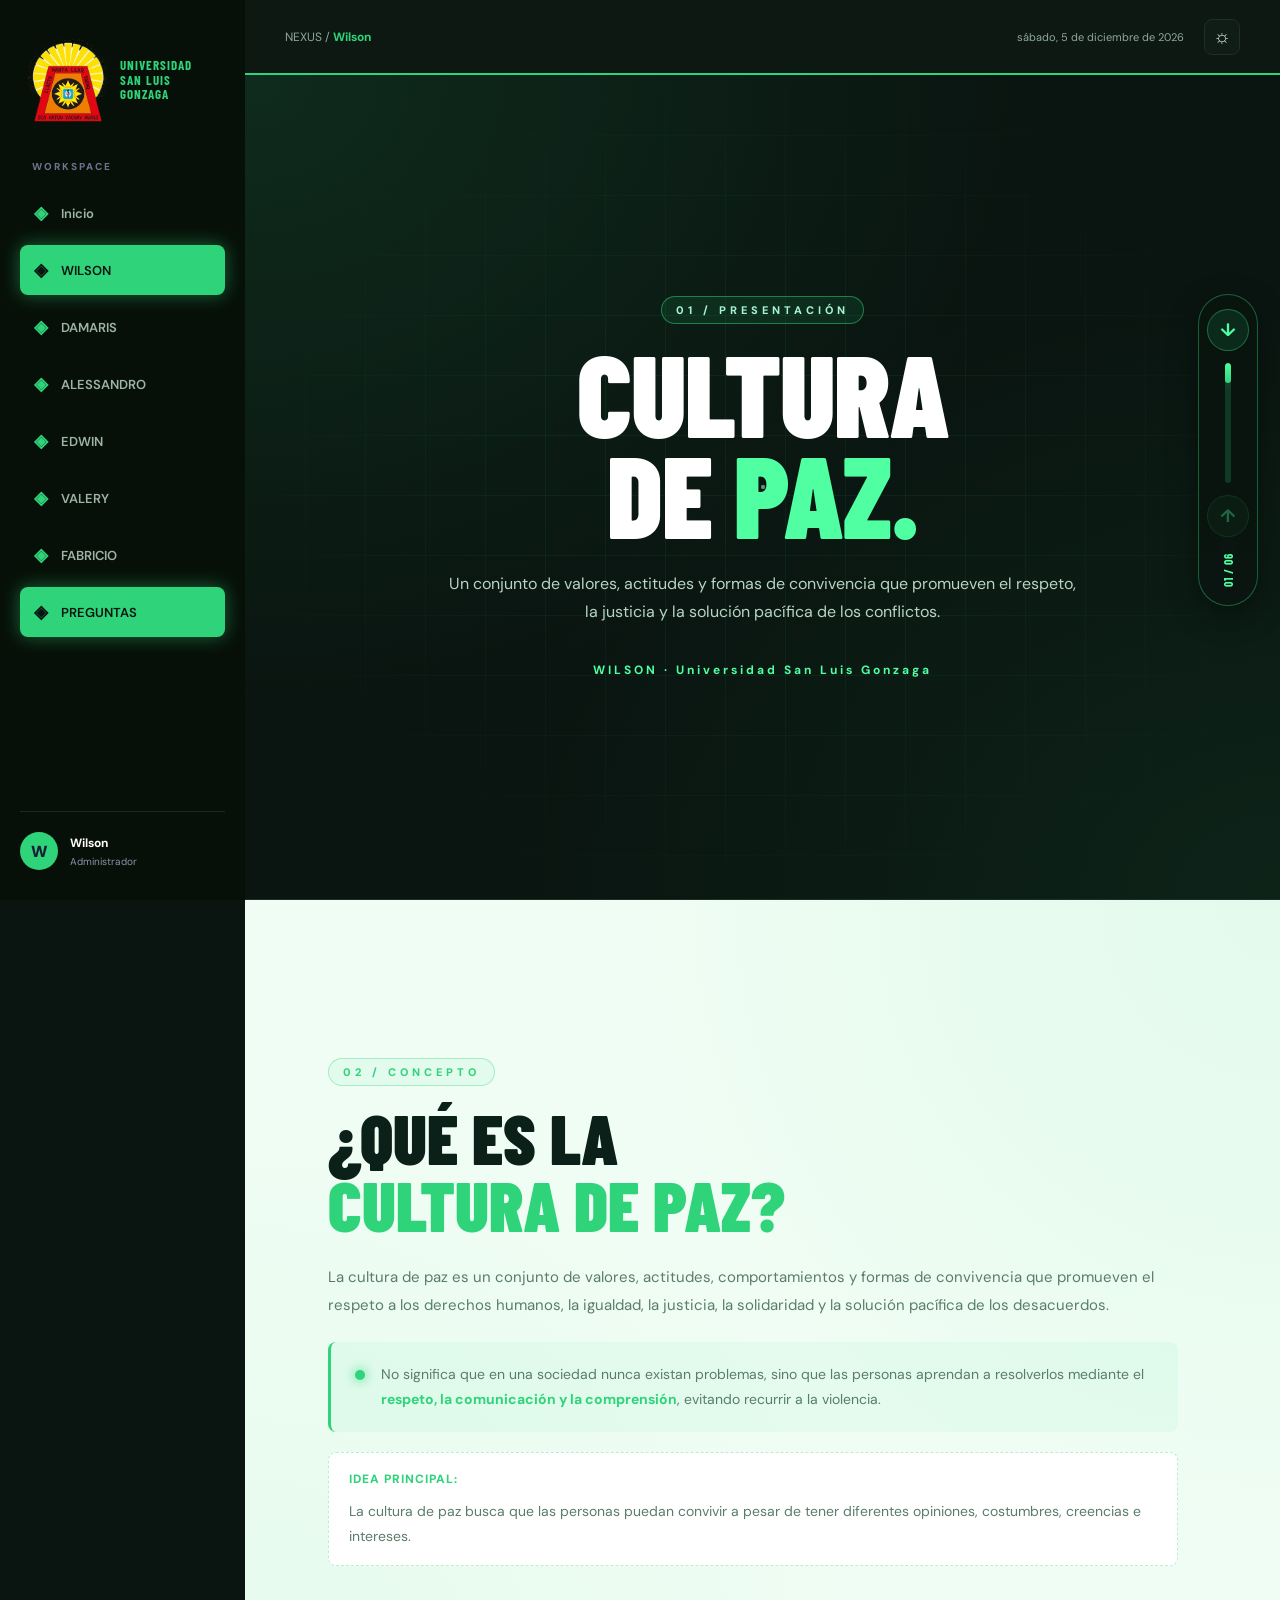
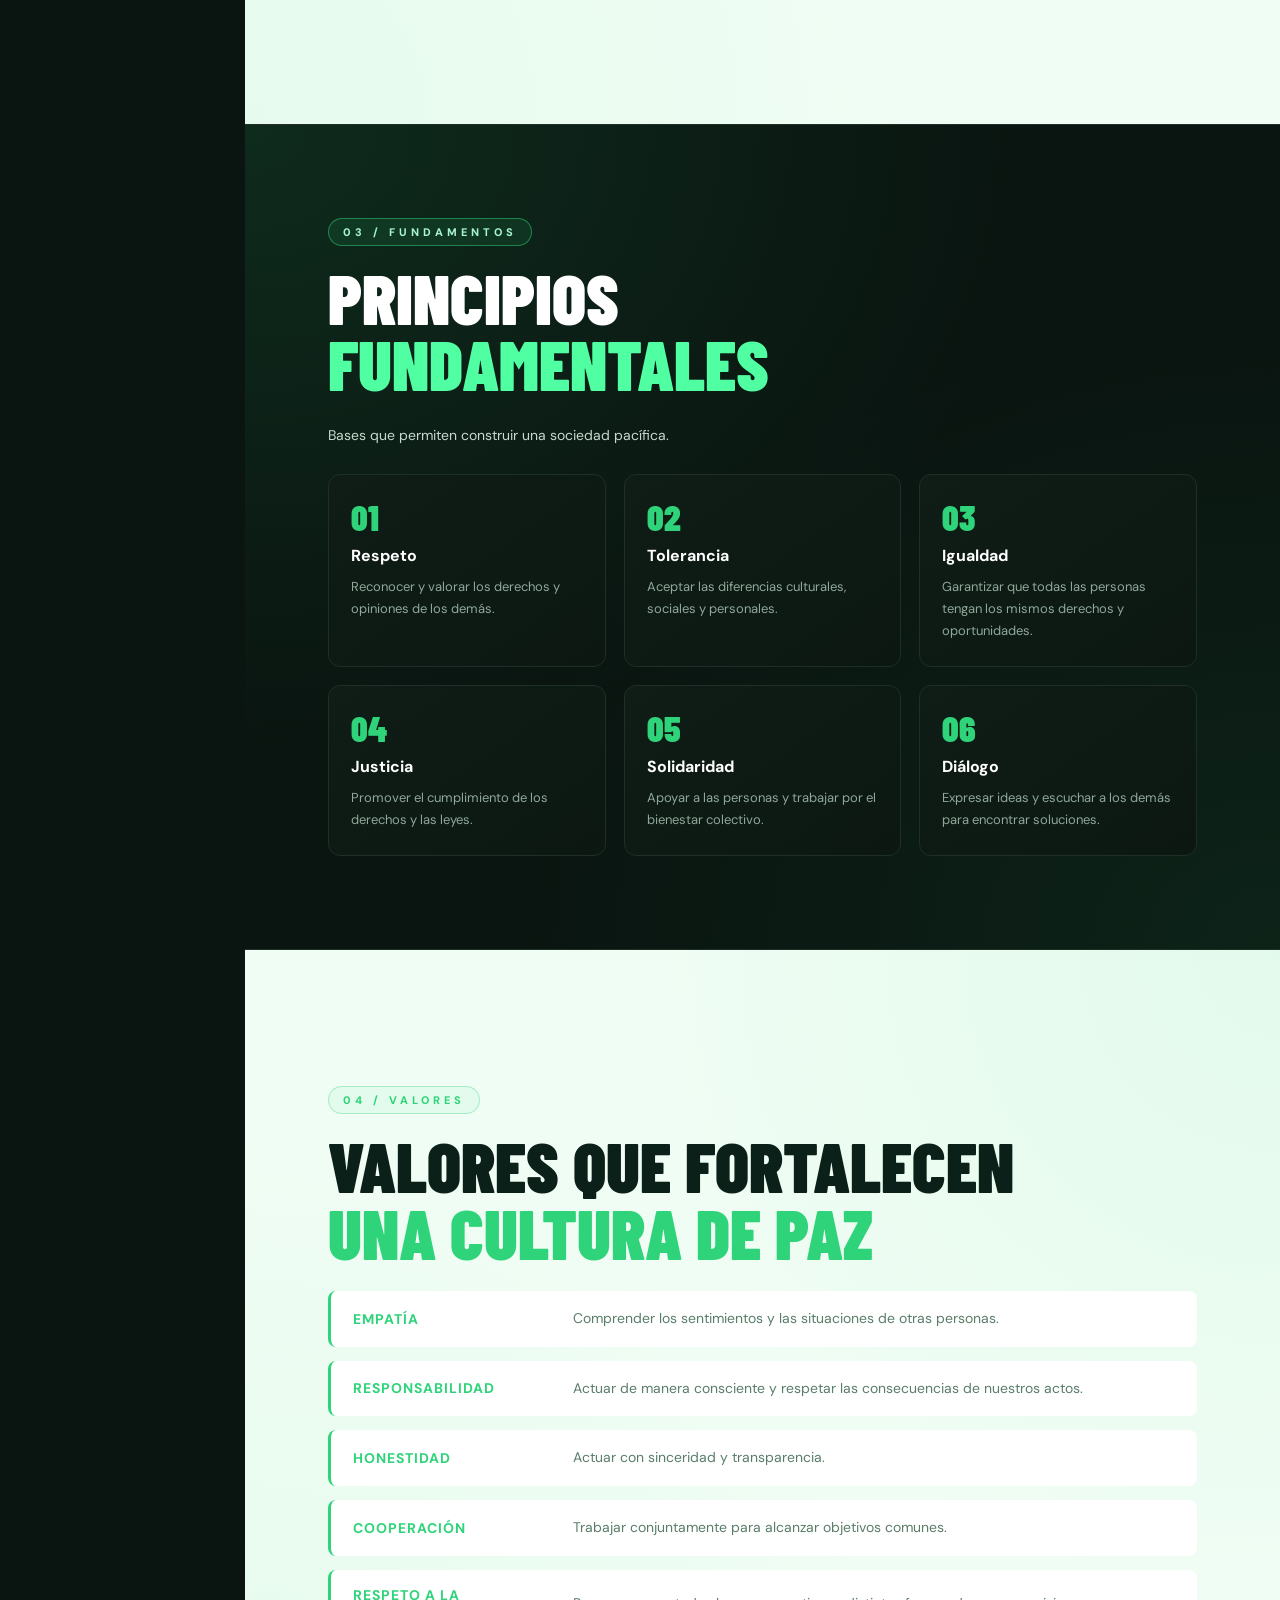
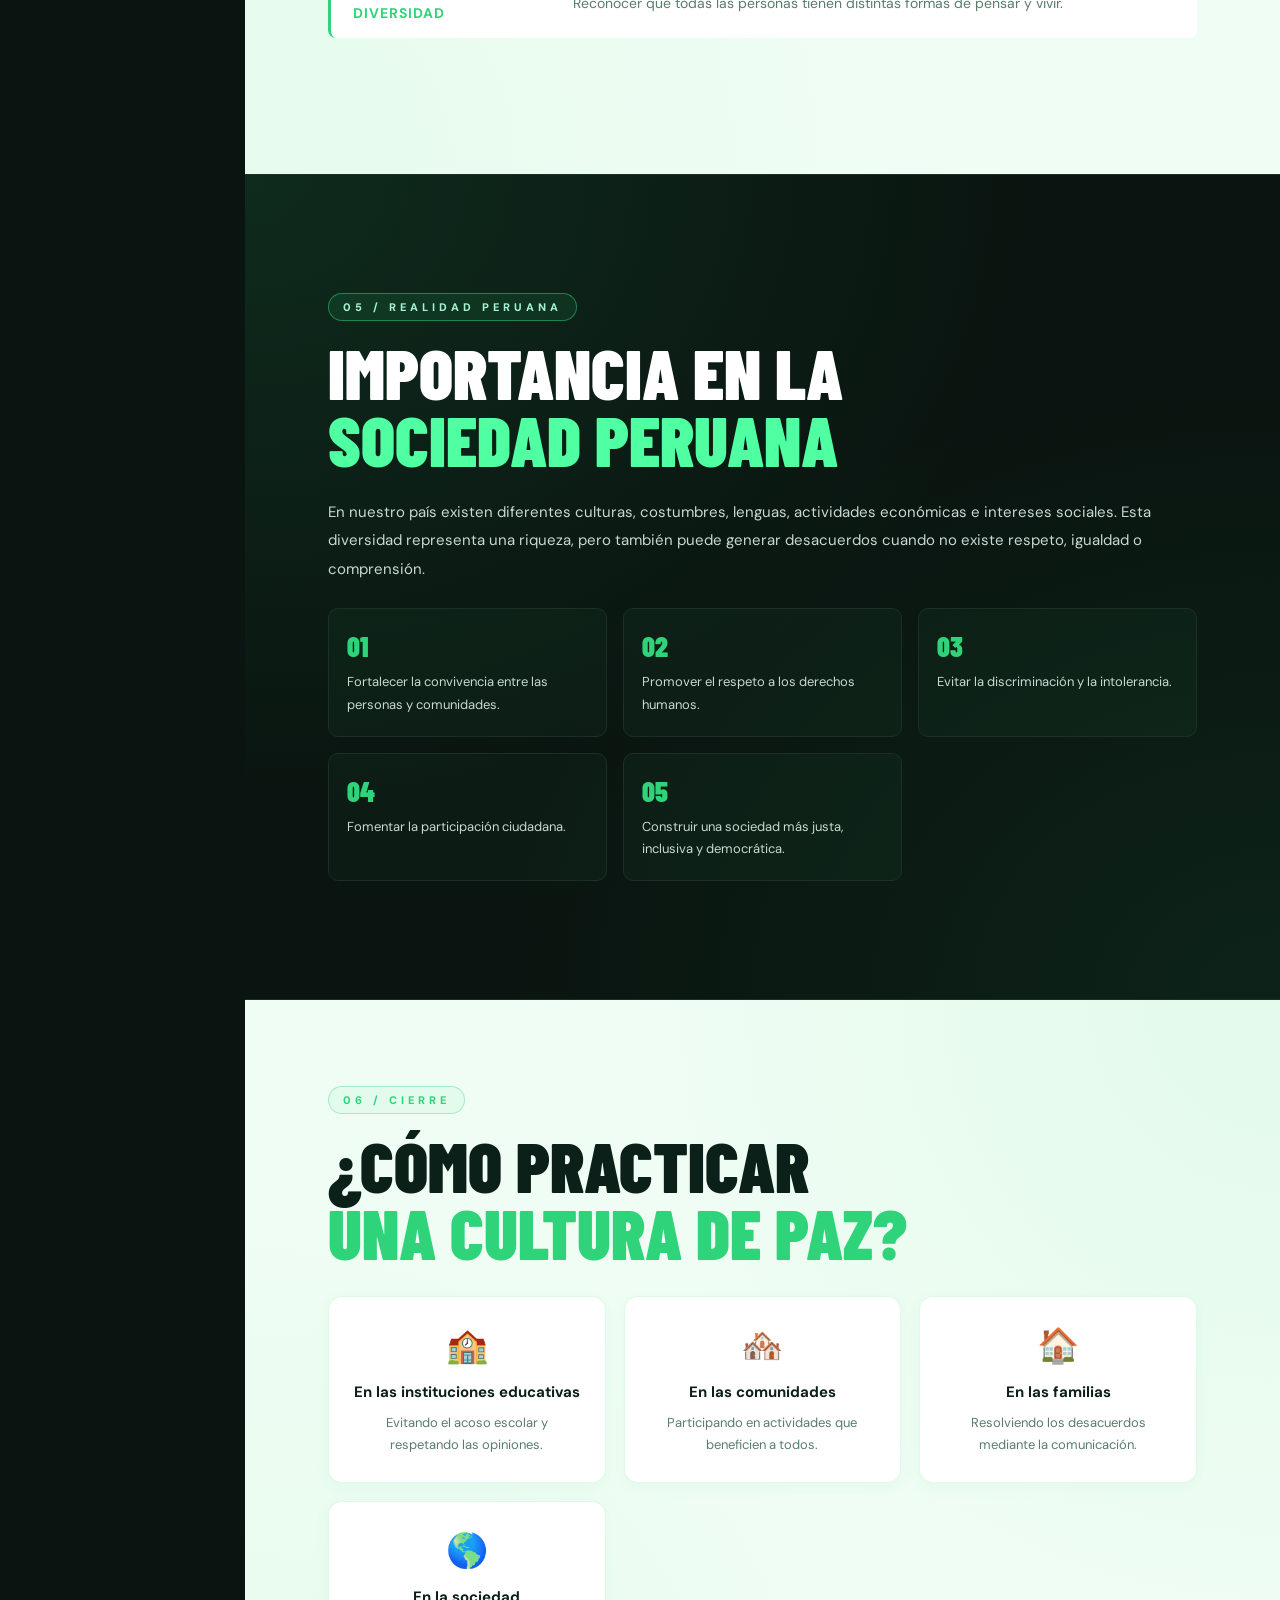
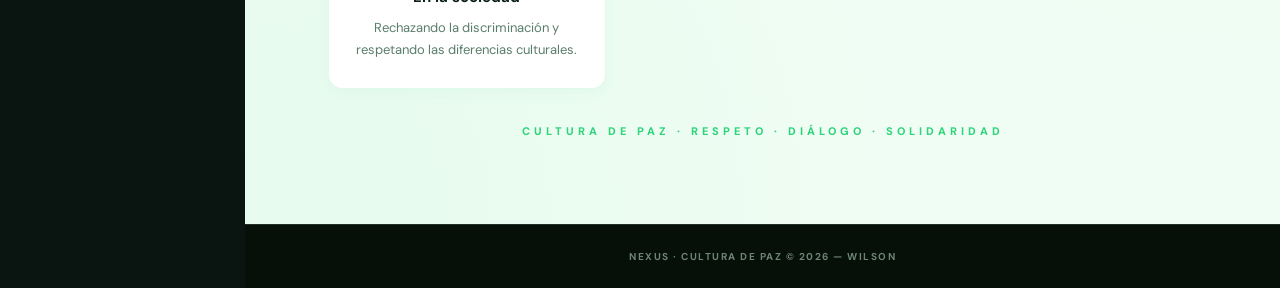
==== commit 01a572fc: "actualizacion_contenido_ppt" ====
--- a/1_wilson.html
+++ b/1_wilson.html
@@ -22,7 +22,7 @@
 
         <div class="section-label">WORKSPACE</div>
 
-        <a class="nav-item" href="inicio.html">
+        <a class="nav-item" href="index.html">
             <span class="nav-icon">◈</span><span class="nav-text">Inicio</span>
         </a>
         <a class="nav-item active" href="1_wilson.html">
